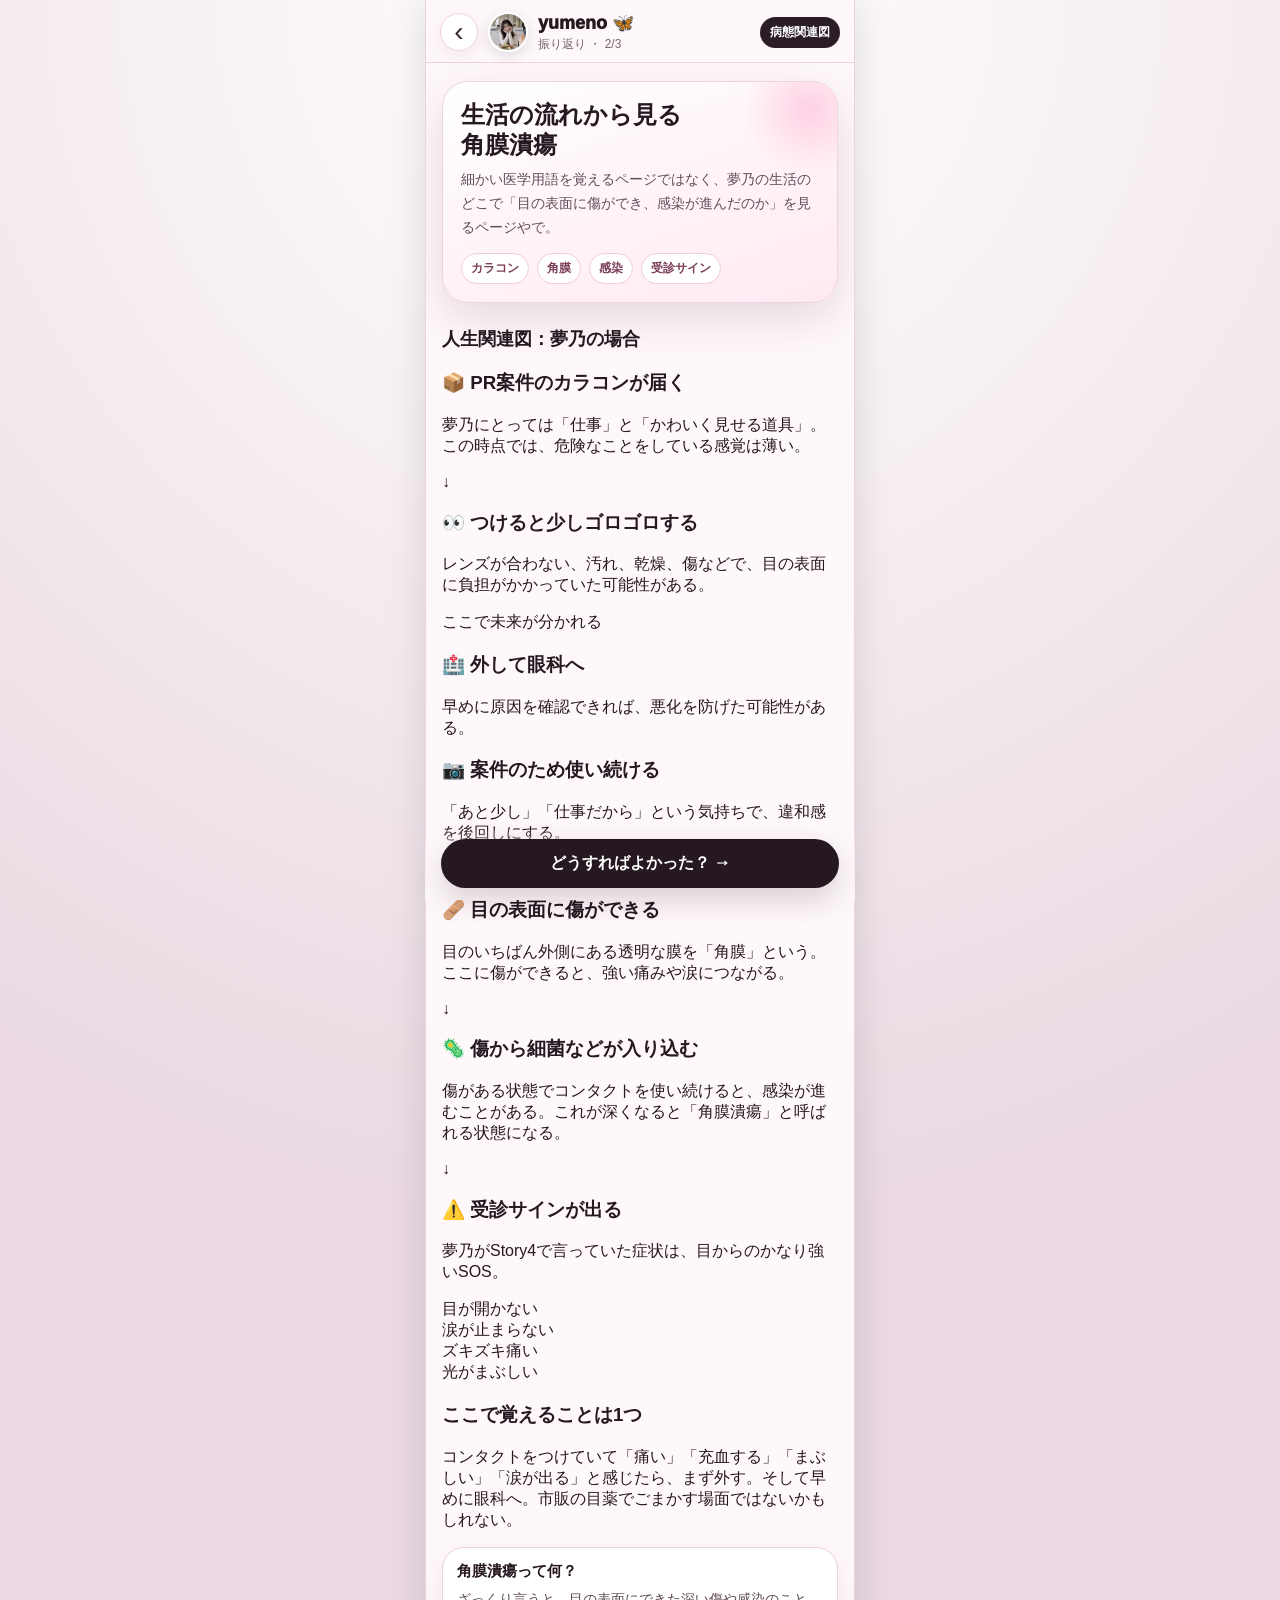
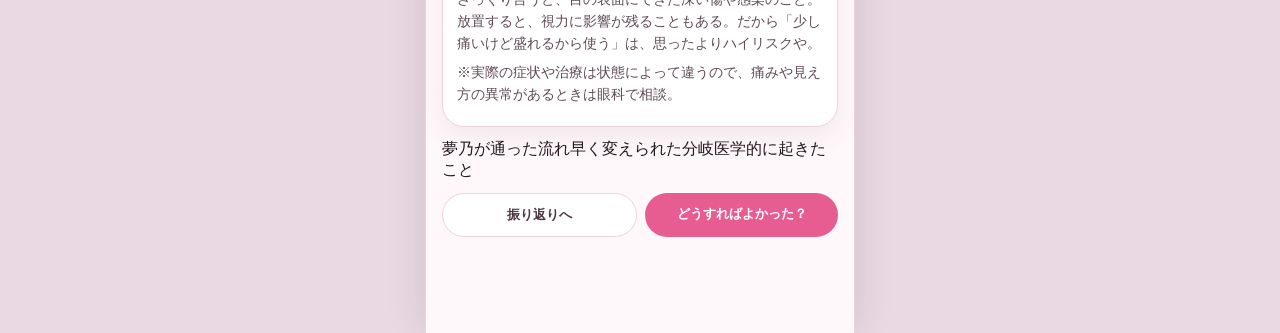
==== yumeno_explain2.html @ d4f9c202 "Add files via upload" ====
<!doctype html>
<html lang="ja">
<head>
<meta charset="utf-8">
<meta name="viewport" content="width=device-width,initial-scale=1,viewport-fit=cover">
<title>MoshiMo | 病態関連図</title>
<link rel="stylesheet" href="explain.css">
</head>
<body>
<div class="app">
  <header class="header">
    <a class="back" href="yumeno_explain1.html" aria-label="戻る">‹</a>
    <img class="avatar" src="yumeno.png" alt="yumenoのアイコン">
    <div class="user"><div class="name">yumeno 🦋</div><div class="meta">振り返り ・ 2/3</div></div>
    <div class="page-tag">病態関連図</div>
  </header>

  <main class="main">
    <section class="hero">
      <h1>生活の流れから見る<br>角膜潰瘍</h1>
      <p>細かい医学用語を覚えるページではなく、夢乃の生活のどこで「目の表面に傷ができ、感染が進んだのか」を見るページやで。</p>
      <div class="badge-row"><span class="badge">カラコン</span><span class="badge">角膜</span><span class="badge">感染</span><span class="badge">受診サイン</span></div>
    </section>

    <h2 class="section-title">人生関連図：夢乃の場合</h2>

    <section class="diagram" aria-label="夢乃の角膜潰瘍につながった生活寄りの病態関連図">
      <div class="flow-node key">
        <h3>📦 PR案件のカラコンが届く</h3>
        <p>夢乃にとっては「仕事」と「かわいく見せる道具」。この時点では、危険なことをしている感覚は薄い。</p>
      </div>

      <div class="arrow-down">↓</div>

      <div class="flow-node key">
        <h3>👀 つけると少しゴロゴロする</h3>
        <p>レンズが合わない、汚れ、乾燥、傷などで、目の表面に負担がかかっていた可能性がある。</p>
      </div>

      <div class="split-label">ここで未来が分かれる</div>
      <div class="split">
        <div class="flow-node safe">
          <h3>🏥 外して眼科へ</h3>
          <p>早めに原因を確認できれば、悪化を防げた可能性がある。</p>
        </div>
        <div class="flow-node danger">
          <h3>📷 案件のため使い続ける</h3>
          <p>「あと少し」「仕事だから」という気持ちで、違和感を後回しにする。</p>
        </div>
      </div>

      <div class="arrow-down">↓</div>

      <div class="flow-node medical">
        <h3>🩹 目の表面に傷ができる</h3>
        <p>目のいちばん外側にある透明な膜を「角膜」という。ここに傷ができると、強い痛みや涙につながる。</p>
      </div>

      <div class="arrow-down">↓</div>

      <div class="flow-node medical">
        <h3>🦠 傷から細菌などが入り込む</h3>
        <p>傷がある状態でコンタクトを使い続けると、感染が進むことがある。これが深くなると「角膜潰瘍」と呼ばれる状態になる。</p>
      </div>

      <div class="arrow-down">↓</div>

      <div class="flow-node danger">
        <h3>⚠️ 受診サインが出る</h3>
        <p>夢乃がStory4で言っていた症状は、目からのかなり強いSOS。</p>
        <div class="symptom-list">
          <div class="symptom">目が開かない</div>
          <div class="symptom">涙が止まらない</div>
          <div class="symptom">ズキズキ痛い</div>
          <div class="symptom">光がまぶしい</div>
        </div>
      </div>
    </section>

    <section class="callout">
      <h3>ここで覚えることは1つ</h3>
      <p>コンタクトをつけていて「痛い」「充血する」「まぶしい」「涙が出る」と感じたら、まず外す。そして早めに眼科へ。市販の目薬でごまかす場面ではないかもしれない。</p>
    </section>

    <section class="card">
      <h3>角膜潰瘍って何？</h3>
      <p>ざっくり言うと、目の表面にできた深い傷や感染のこと。放置すると、視力に影響が残ることもある。だから「少し痛いけど盛れるから使う」は、思ったよりハイリスクや。</p>
      <p class="small">※実際の症状や治療は状態によって違うので、痛みや見え方の異常があるときは眼科で相談。</p>
    </section>

    <div class="legend"><span class="pink">夢乃が通った流れ</span><span class="green">早く変えられた分岐</span><span class="purple">医学的に起きたこと</span></div>

    <div class="navrow">
      <a class="sub" href="yumeno_explain1.html">振り返りへ</a>
      <a class="mainlink" href="yumeno_explain3.html">どうすればよかった？</a>
    </div>
  </main>

  <div class="cta"><a href="yumeno_explain3.html">どうすればよかった？</a></div>
</div>
</body>
</html>
---- explain.css ----
:root{
  --bg:#fff8fb;
  --paper:#ffffff;
  --ink:#251820;
  --muted:#786672;
  --pink:#e85d91;
  --pink2:#ffd9e8;
  --line:#efd2df;
  --good:#3d9b7c;
  --warn:#e2a23a;
  --bad:#d94b68;
  --shadow:0 16px 45px rgba(75,35,57,.14);
}
*{box-sizing:border-box}
html,body{margin:0;min-height:100%;background:linear-gradient(180deg,#fff8fb,#f8edf3);font-family:-apple-system,BlinkMacSystemFont,"Hiragino Sans","Yu Gothic",Meiryo,sans-serif;color:var(--ink)}
a{color:inherit}
.app{width:min(430px,100%);min-height:100svh;margin:0 auto;background:var(--bg);position:relative;box-shadow:0 0 38px rgba(0,0,0,.12);overflow:hidden}
.header{position:sticky;top:0;z-index:10;background:rgba(255,248,251,.92);backdrop-filter:blur(14px);border-bottom:1px solid var(--line);display:flex;align-items:center;gap:10px;padding:12px 14px calc(10px + env(safe-area-inset-top))}
.back{width:38px;height:38px;border-radius:50%;display:grid;place-items:center;text-decoration:none;background:#fff;border:1px solid var(--line);font-size:28px;line-height:1;color:#382832;box-shadow:0 6px 18px rgba(80,40,60,.08)}
.avatar{width:40px;height:40px;border-radius:50%;object-fit:cover;border:2px solid #fff;box-shadow:0 4px 14px rgba(0,0,0,.12)}
.user{line-height:1.18}.name{font-weight:950;font-size:18px}.meta{font-size:12px;color:var(--muted);margin-top:2px}.page-tag{margin-left:auto;font-size:12px;font-weight:900;color:#fff;background:#2a1d27;border-radius:999px;padding:7px 10px}
.main{padding:18px 16px 96px}.hero{background:linear-gradient(160deg,#fff,#ffe9f2);border:1px solid var(--line);border-radius:26px;padding:18px;box-shadow:var(--shadow);position:relative;overflow:hidden}.hero:before{content:"";position:absolute;right:-45px;top:-45px;width:145px;height:145px;border-radius:50%;background:radial-gradient(circle,#ffd1e4,transparent 65%)}.hero h1{position:relative;margin:0 0 8px;font-size:24px;line-height:1.25}.hero p{position:relative;margin:0;color:#604d59;line-height:1.7;font-size:14px}.badge-row{display:flex;gap:8px;flex-wrap:wrap;margin-top:14px}.badge{font-size:12px;font-weight:900;color:#7b3d58;background:#fff;border:1px solid #f2ccdc;border-radius:999px;padding:6px 9px}
.section-title{font-size:18px;margin:24px 0 12px}.card{background:#fff;border:1px solid var(--line);border-radius:22px;padding:14px;box-shadow:0 10px 28px rgba(75,35,57,.08);margin:12px 0}.card h3{margin:0 0 8px;font-size:15px}.card p{margin:6px 0;line-height:1.65;color:#5f4b57;font-size:13.5px}.small{font-size:12px;color:var(--muted)}
.timeline{position:relative;margin:12px 0 0}.timeline:before{content:"";position:absolute;left:18px;top:8px;bottom:8px;width:3px;background:linear-gradient(var(--pink2),#f0b8cf);border-radius:999px}.event{position:relative;display:grid;grid-template-columns:46px 1fr;gap:0;margin:12px 0}.mark{position:relative;z-index:2;width:38px;height:38px;border-radius:50%;display:grid;place-items:center;background:#fff;border:2px solid var(--pink2);box-shadow:0 6px 18px rgba(232,93,145,.16);font-size:18px}.event-body{background:#fff;border:1px solid var(--line);border-radius:18px;padding:12px 12px 11px;box-shadow:0 8px 24px rgba(80,40,60,.06)}.event-title{font-size:14px;font-weight:950;margin-bottom:6px}.event-text{font-size:13px;color:#5e4d58;line-height:1.55;margin:0 0 8px}.answer{display:inline-flex;gap:6px;align-items:center;max-width:100%;font-size:12px;font-weight:900;background:#fff2f8;border:1px solid #f5cfe0;color:#7c3654;border-radius:999px;padding:6px 9px}.answer.empty{background:#f5f0f3;color:#81727b;border-color:#eadde4}.answer:before{content:"あなた:";font-weight:700;color:#9b6a80}.event.real .mark{border-color:#f0a6bd;background:#fff1f6}.event.feed .mark{border-color:#d94b68}.event.feed .event-body{border-color:#e7a7b7;background:linear-gradient(180deg,#fff,#fff6f9)}
.branch{margin:18px 0 6px;padding-left:46px}.branch-card{border-radius:18px;border:1px dashed #f0b7cf;background:rgba(255,255,255,.75);padding:12px}.branch-title{font-weight:950;font-size:13px;margin-bottom:8px}.paths{display:grid;gap:8px}.path{border-radius:16px;padding:10px 11px;font-size:13px;line-height:1.5;border:1px solid}.path.good{background:#f1fbf7;border-color:#bfe5d6;color:#245c4b}.path.bad{background:#fff1f5;border-color:#f1b6c7;color:#7a3043}.path strong{display:block;font-size:13px;margin-bottom:2px}
.logbox{background:#241724;color:#fff;border-radius:22px;padding:14px;margin-top:14px;box-shadow:var(--shadow)}.logbox h3{margin:0 0 8px;font-size:15px}.logitem{border-top:1px solid rgba(255,255,255,.14);padding:9px 0}.logitem:first-of-type{border-top:0}.logitem b{font-size:12px;color:#ffd5e7}.logitem div{font-size:13px;margin-top:3px;line-height:1.45}.emptylog{font-size:13px;color:#ead7e1;line-height:1.6}
.cta{position:fixed;left:50%;bottom:0;transform:translateX(-50%);width:min(430px,100%);padding:12px 16px calc(12px + env(safe-area-inset-bottom));background:linear-gradient(to top,rgba(255,248,251,.98),rgba(255,248,251,.82),rgba(255,248,251,0));}.cta a{display:block;text-align:center;text-decoration:none;background:#251820;color:#fff;border-radius:999px;padding:14px 16px;font-weight:950;box-shadow:0 12px 30px rgba(37,24,32,.18)}.cta a:after{content:" →"}
.navrow{display:flex;gap:8px;margin-top:12px}.navrow a{flex:1;text-align:center;text-decoration:none;border-radius:999px;padding:12px 10px;font-weight:900;font-size:13px}.navrow .sub{background:#fff;border:1px solid var(--line);color:#4b3844}.navrow .mainlink{background:var(--pink);color:#fff}
@media (min-width:431px){body{background:radial-gradient(circle at top,#fff,#ead9e2 60%)}.app{border-left:1px solid var(--line);border-right:1px solid var(--line)}}
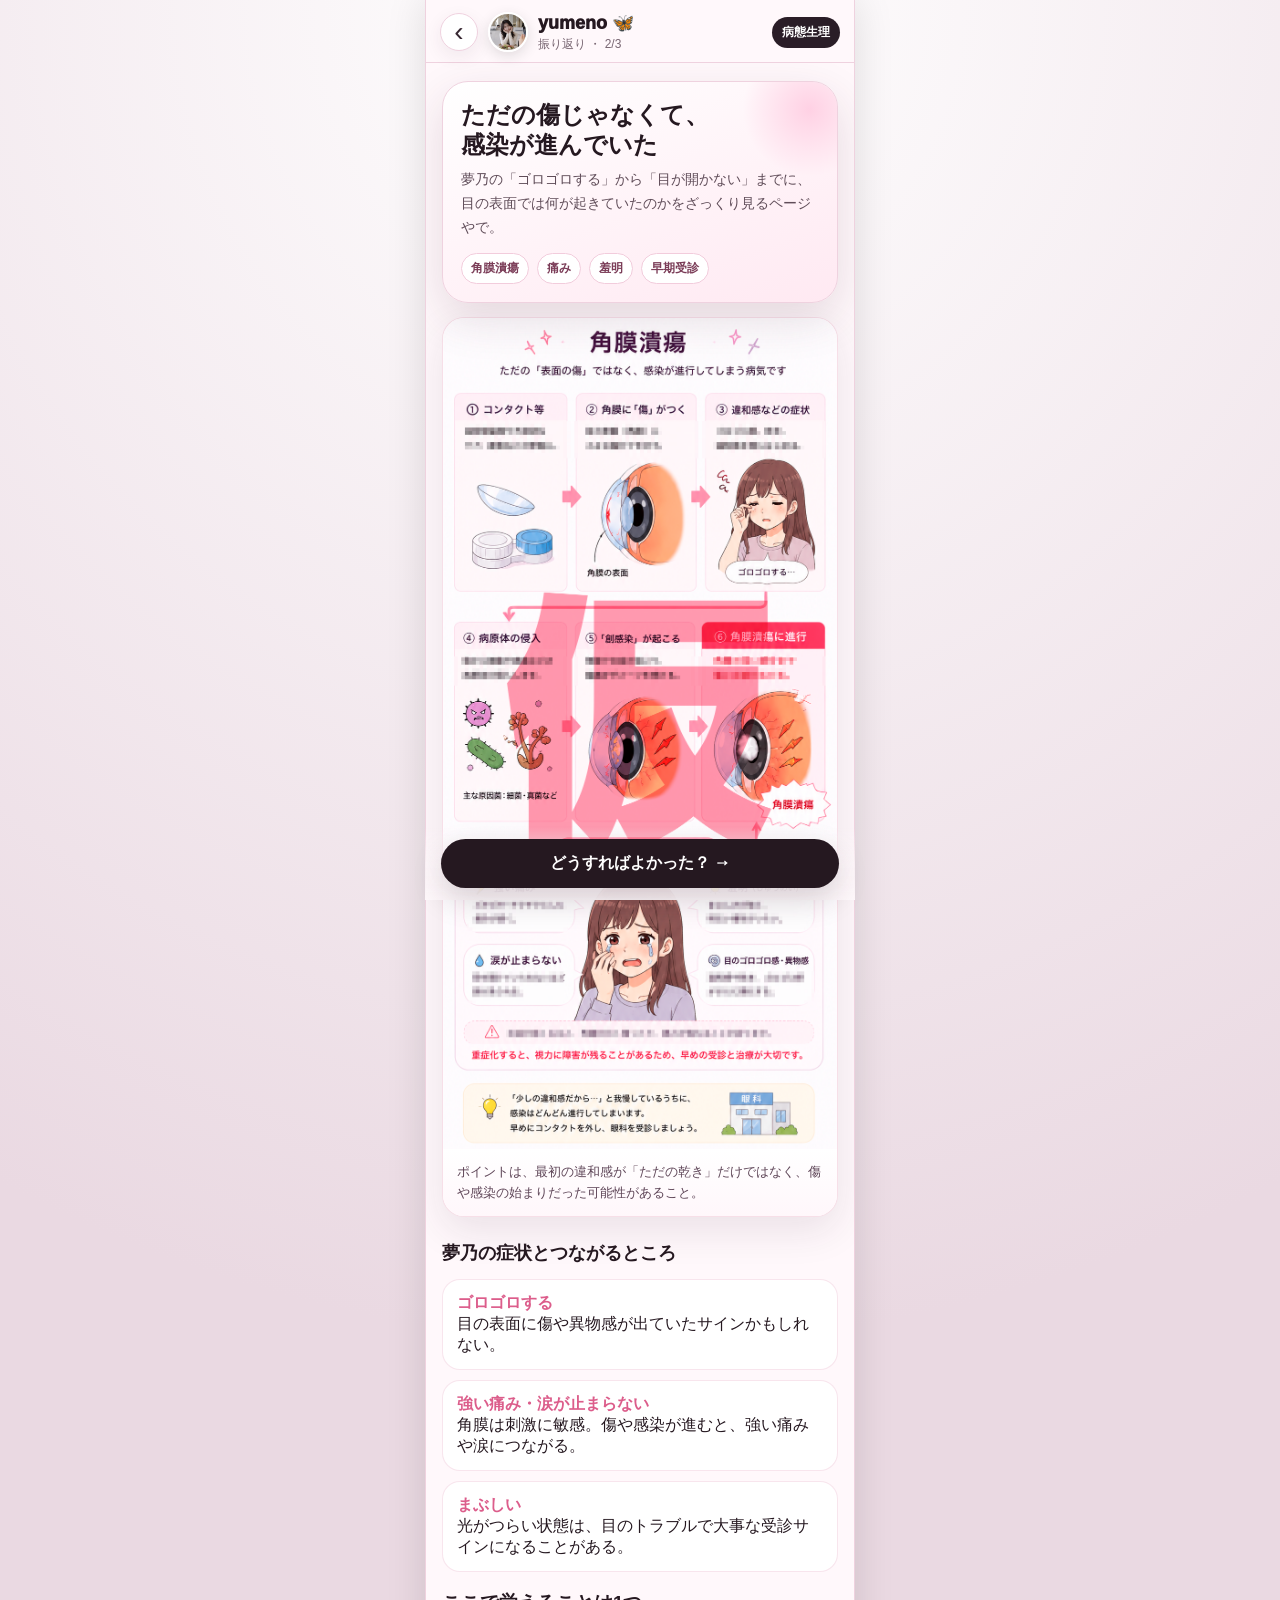
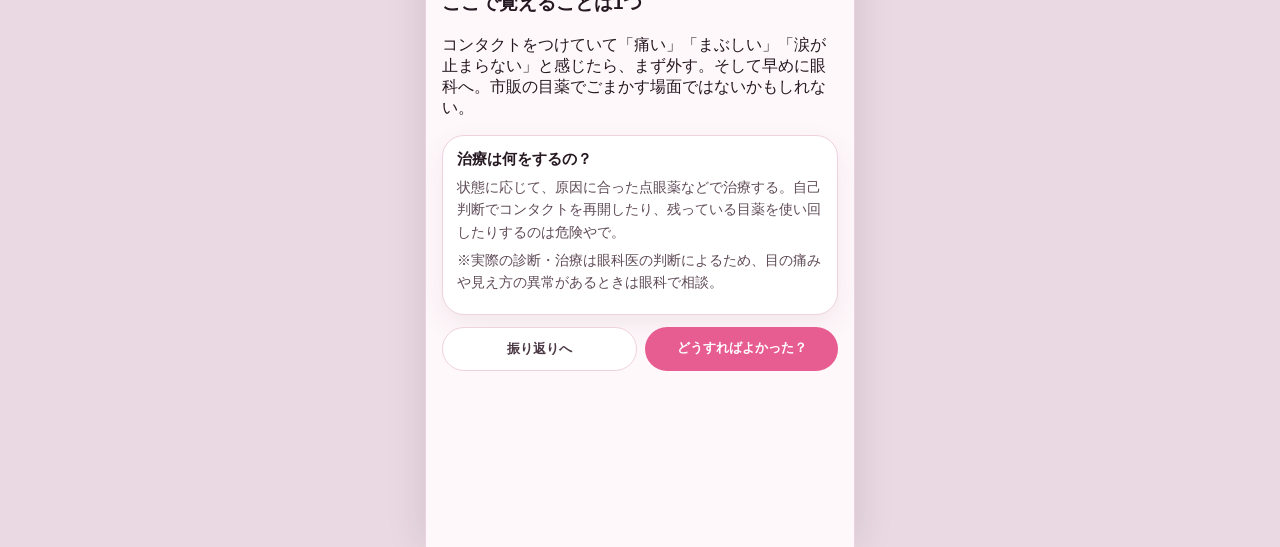
==== commit 2ee80c25: "Add files via upload" ====
--- a/yumeno_explain2.html
+++ b/yumeno_explain2.html
@@ -3,8 +3,13 @@
 <head>
 <meta charset="utf-8">
 <meta name="viewport" content="width=device-width,initial-scale=1,viewport-fit=cover">
-<title>MoshiMo | 病態関連図</title>
+<title>MoshiMo | 夢乃に何が起きたの？</title>
 <link rel="stylesheet" href="explain.css">
+<style>
+.explain-image-card{margin:14px 0 18px;background:#fff;border:1px solid rgba(229,155,185,.32);border-radius:22px;overflow:hidden;box-shadow:0 14px 38px rgba(60,30,55,.10)}
+.explain-image-card img{display:block;width:100%;height:auto;background:#fff7fb}.image-caption{padding:12px 14px;color:#5f4658;font-size:13px;line-height:1.65;background:linear-gradient(180deg,#fff,#fff7fb)}
+.point-list{display:grid;gap:10px;margin:14px 0}.point{background:#fff;border:1px solid rgba(229,155,185,.26);border-radius:18px;padding:13px 14px}.point b{color:#dc5d8b}.mini-title{margin:22px 0 10px;font-size:16px;color:#2a1828}.navrow{margin-bottom:80px}
+</style>
 </head>
 <body>
 <div class="app">
@@ -12,83 +17,38 @@
     <a class="back" href="yumeno_explain1.html" aria-label="戻る">‹</a>
     <img class="avatar" src="yumeno.png" alt="yumenoのアイコン">
     <div class="user"><div class="name">yumeno 🦋</div><div class="meta">振り返り ・ 2/3</div></div>
-    <div class="page-tag">病態関連図</div>
+    <div class="page-tag">病態生理</div>
   </header>
 
   <main class="main">
     <section class="hero">
-      <h1>生活の流れから見る<br>角膜潰瘍</h1>
-      <p>細かい医学用語を覚えるページではなく、夢乃の生活のどこで「目の表面に傷ができ、感染が進んだのか」を見るページやで。</p>
-      <div class="badge-row"><span class="badge">カラコン</span><span class="badge">角膜</span><span class="badge">感染</span><span class="badge">受診サイン</span></div>
+      <h1>ただの傷じゃなくて、<br>感染が進んでいた</h1>
+      <p>夢乃の「ゴロゴロする」から「目が開かない」までに、目の表面では何が起きていたのかをざっくり見るページやで。</p>
+      <div class="badge-row"><span class="badge">角膜潰瘍</span><span class="badge">痛み</span><span class="badge">羞明</span><span class="badge">早期受診</span></div>
     </section>
 
-    <h2 class="section-title">人生関連図：夢乃の場合</h2>
+    <section class="explain-image-card" aria-label="角膜潰瘍の病態生理図">
+      <img src="yumeno_explain2.png" alt="コンタクトなどで角膜に傷がつき、病原体が侵入し、感染から角膜潰瘍へ進行する流れと症状を示した図">
+      <div class="image-caption">ポイントは、最初の違和感が「ただの乾き」だけではなく、傷や感染の始まりだった可能性があること。</div>
+    </section>
 
-    <section class="diagram" aria-label="夢乃の角膜潰瘍につながった生活寄りの病態関連図">
-      <div class="flow-node key">
-        <h3>📦 PR案件のカラコンが届く</h3>
-        <p>夢乃にとっては「仕事」と「かわいく見せる道具」。この時点では、危険なことをしている感覚は薄い。</p>
-      </div>
-
-      <div class="arrow-down">↓</div>
-
-      <div class="flow-node key">
-        <h3>👀 つけると少しゴロゴロする</h3>
-        <p>レンズが合わない、汚れ、乾燥、傷などで、目の表面に負担がかかっていた可能性がある。</p>
-      </div>
-
-      <div class="split-label">ここで未来が分かれる</div>
-      <div class="split">
-        <div class="flow-node safe">
-          <h3>🏥 外して眼科へ</h3>
-          <p>早めに原因を確認できれば、悪化を防げた可能性がある。</p>
-        </div>
-        <div class="flow-node danger">
-          <h3>📷 案件のため使い続ける</h3>
-          <p>「あと少し」「仕事だから」という気持ちで、違和感を後回しにする。</p>
-        </div>
-      </div>
-
-      <div class="arrow-down">↓</div>
-
-      <div class="flow-node medical">
-        <h3>🩹 目の表面に傷ができる</h3>
-        <p>目のいちばん外側にある透明な膜を「角膜」という。ここに傷ができると、強い痛みや涙につながる。</p>
-      </div>
-
-      <div class="arrow-down">↓</div>
-
-      <div class="flow-node medical">
-        <h3>🦠 傷から細菌などが入り込む</h3>
-        <p>傷がある状態でコンタクトを使い続けると、感染が進むことがある。これが深くなると「角膜潰瘍」と呼ばれる状態になる。</p>
-      </div>
-
-      <div class="arrow-down">↓</div>
-
-      <div class="flow-node danger">
-        <h3>⚠️ 受診サインが出る</h3>
-        <p>夢乃がStory4で言っていた症状は、目からのかなり強いSOS。</p>
-        <div class="symptom-list">
-          <div class="symptom">目が開かない</div>
-          <div class="symptom">涙が止まらない</div>
-          <div class="symptom">ズキズキ痛い</div>
-          <div class="symptom">光がまぶしい</div>
-        </div>
-      </div>
+    <h2 class="section-title">夢乃の症状とつながるところ</h2>
+    <section class="point-list">
+      <div class="point"><b>ゴロゴロする</b><br>目の表面に傷や異物感が出ていたサインかもしれない。</div>
+      <div class="point"><b>強い痛み・涙が止まらない</b><br>角膜は刺激に敏感。傷や感染が進むと、強い痛みや涙につながる。</div>
+      <div class="point"><b>まぶしい</b><br>光がつらい状態は、目のトラブルで大事な受診サインになることがある。</div>
     </section>
 
     <section class="callout">
       <h3>ここで覚えることは1つ</h3>
-      <p>コンタクトをつけていて「痛い」「充血する」「まぶしい」「涙が出る」と感じたら、まず外す。そして早めに眼科へ。市販の目薬でごまかす場面ではないかもしれない。</p>
+      <p>コンタクトをつけていて「痛い」「まぶしい」「涙が止まらない」と感じたら、まず外す。そして早めに眼科へ。市販の目薬でごまかす場面ではないかもしれない。</p>
     </section>
 
     <section class="card">
-      <h3>角膜潰瘍って何？</h3>
-      <p>ざっくり言うと、目の表面にできた深い傷や感染のこと。放置すると、視力に影響が残ることもある。だから「少し痛いけど盛れるから使う」は、思ったよりハイリスクや。</p>
-      <p class="small">※実際の症状や治療は状態によって違うので、痛みや見え方の異常があるときは眼科で相談。</p>
+      <h3>治療は何をするの？</h3>
+      <p>状態に応じて、原因に合った点眼薬などで治療する。自己判断でコンタクトを再開したり、残っている目薬を使い回したりするのは危険やで。</p>
+      <p class="small">※実際の診断・治療は眼科医の判断によるため、目の痛みや見え方の異常があるときは眼科で相談。</p>
     </section>
-
-    <div class="legend"><span class="pink">夢乃が通った流れ</span><span class="green">早く変えられた分岐</span><span class="purple">医学的に起きたこと</span></div>
 
     <div class="navrow">
       <a class="sub" href="yumeno_explain1.html">振り返りへ</a>
